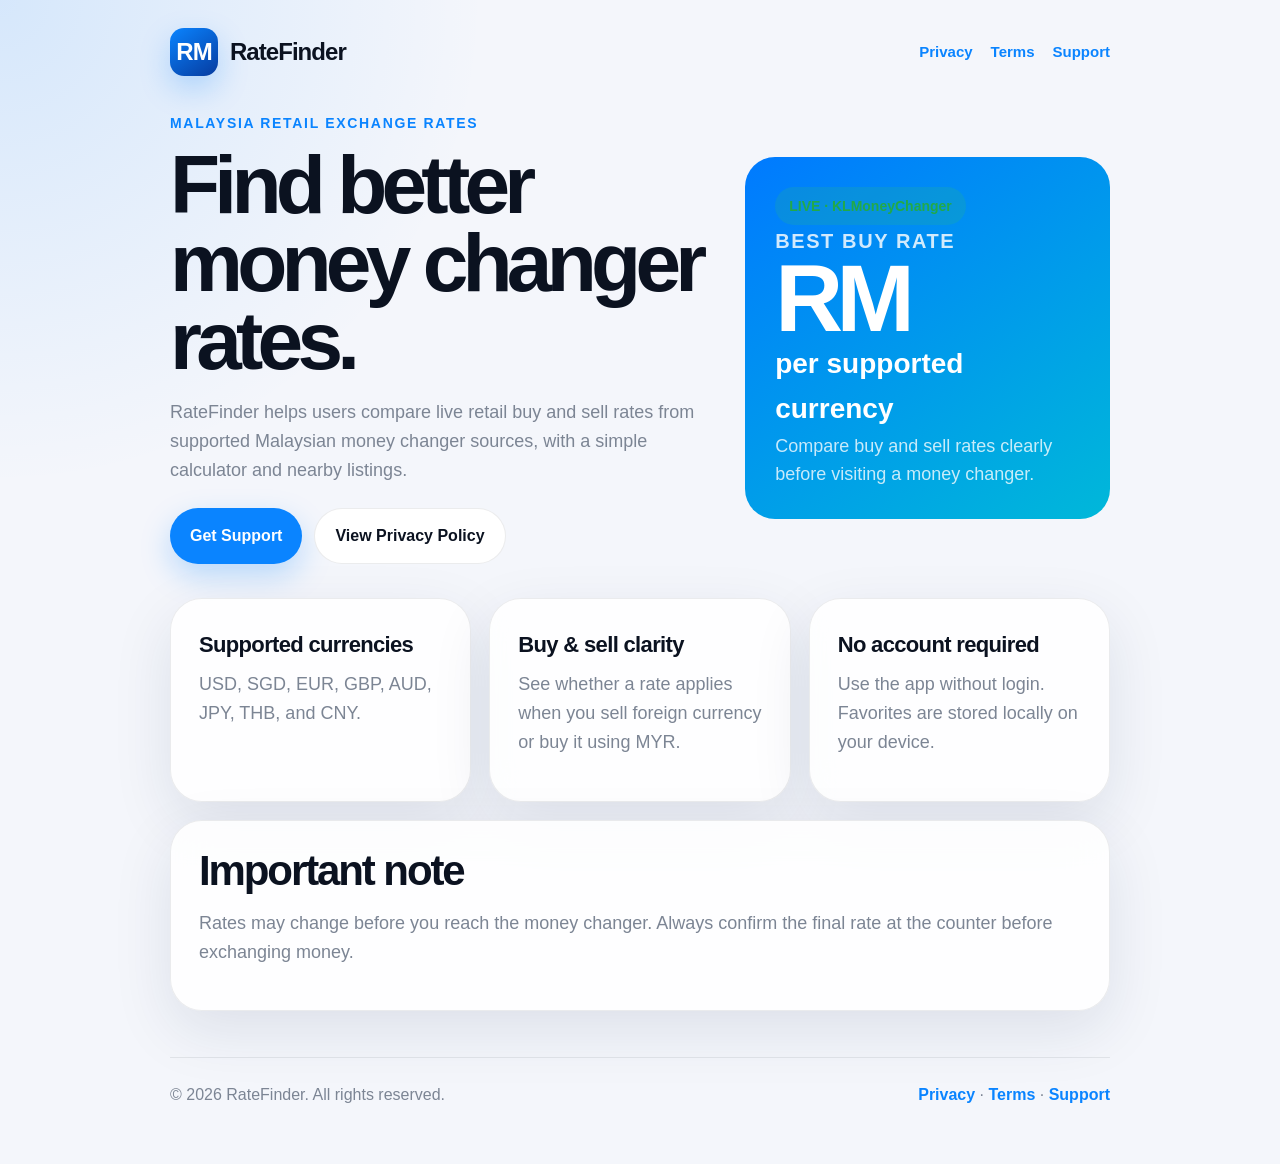
==== index.html @ 5d5a2359 "Add files via upload" ====
<!doctype html>
<html lang="en">
<head>
  <meta charset="utf-8">
  <meta name="viewport" content="width=device-width, initial-scale=1">
  <title>RateFinder — Malaysia Money Changer Rates</title>
  <meta name="description" content="RateFinder helps users compare Malaysian money changer retail exchange rates.">
  <link rel="stylesheet" href="styles.css">
</head>
<body>
  <main class="container">
    <nav class="nav">
      <div class="brand"><div class="logo">RM</div><span>RateFinder</span></div>
      <div class="nav-links">
        <a href="privacy.html">Privacy</a>
        <a href="terms.html">Terms</a>
        <a href="support.html">Support</a>
      </div>
    </nav>
    <section class="hero">
      <div>
        <div class="kicker">Malaysia retail exchange rates</div>
        <h1>Find better money changer rates.</h1>
        <p>RateFinder helps users compare live retail buy and sell rates from supported Malaysian money changer sources, with a simple calculator and nearby listings.</p>
        <div class="cta-row">
          <a class="button" href="support.html">Get Support</a>
          <a class="button secondary" href="privacy.html">View Privacy Policy</a>
        </div>
      </div>
      <div class="rate-display">
        <span class="badge">LIVE · KLMoneyChanger</span>
        <div>
          <div style="font-size:20px;font-weight:800;opacity:.82;letter-spacing:.08em;">BEST BUY RATE</div>
          <div class="rate">RM</div>
          <div style="font-size:28px;font-weight:900;">per supported currency</div>
        </div>
        <p style="color:rgba(255,255,255,.78);margin:0;">Compare buy and sell rates clearly before visiting a money changer.</p>
      </div>
    </section>
    <section class="grid">
      <div class="card"><h3>Supported currencies</h3><p>USD, SGD, EUR, GBP, AUD, JPY, THB, and CNY.</p></div>
      <div class="card"><h3>Buy & sell clarity</h3><p>See whether a rate applies when you sell foreign currency or buy it using MYR.</p></div>
      <div class="card"><h3>No account required</h3><p>Use the app without login. Favorites are stored locally on your device.</p></div>
    </section>
    <section class="card" style="margin-top:18px;">
      <h2>Important note</h2>
      <p>Rates may change before you reach the money changer. Always confirm the final rate at the counter before exchanging money.</p>
    </section>
    <footer class="footer">
      <span>© 2026 RateFinder. All rights reserved.</span>
      <span><a href="privacy.html">Privacy</a> · <a href="terms.html">Terms</a> · <a href="support.html">Support</a></span>
    </footer>
  </main>
</body>
</html>
---- styles.css ----
:root {
  --bg: #f4f6fb;
  --card: #ffffff;
  --text: #0b1220;
  --muted: #7c8594;
  --blue: #0a84ff;
  --blue-dark: #063b9f;
  --green: #34c759;
  --gold: #ffcc00;
  --border: rgba(11,18,32,.08);
  --shadow: 0 20px 60px rgba(24, 39, 75, .10);
}
* { box-sizing: border-box; }
body {
  margin: 0;
  font-family: -apple-system, BlinkMacSystemFont, "SF Pro Display", "Segoe UI", sans-serif;
  background: radial-gradient(circle at top left, rgba(10,132,255,.13), transparent 28%), var(--bg);
  color: var(--text);
  line-height: 1.6;
}
a { color: var(--blue); text-decoration: none; font-weight: 700; }
.container { width: min(100%, 980px); margin: 0 auto; padding: 28px 20px 56px; }
.nav {
  display: flex; align-items: center; justify-content: space-between; gap: 16px; margin-bottom: 36px;
}
.brand { display: flex; align-items: center; gap: 12px; font-weight: 900; font-size: 24px; letter-spacing: -.04em; }
.logo {
  width: 48px; height: 48px; border-radius: 14px;
  background: linear-gradient(145deg, var(--blue), var(--blue-dark));
  color: #fff; display: grid; place-items: center; font-weight: 900;
  box-shadow: 0 12px 30px rgba(10,132,255,.25);
}
.nav-links { display: flex; gap: 18px; flex-wrap: wrap; justify-content: flex-end; font-size: 15px; }
.hero { display: grid; grid-template-columns: 1.2fr .8fr; gap: 28px; align-items: center; margin: 28px 0 34px; }
h1 { font-size: clamp(44px, 8vw, 82px); line-height: .95; letter-spacing: -.07em; margin: 0 0 18px; }
h2 { font-size: clamp(28px, 4vw, 42px); line-height: 1.05; letter-spacing: -.05em; margin: 0 0 16px; }
h3 { margin: 0 0 8px; font-size: 22px; letter-spacing: -.03em; }
p { margin: 0 0 16px; color: var(--muted); font-size: 18px; }
.hero-card, .card {
  background: rgba(255,255,255,.86); backdrop-filter: blur(18px); border: 1px solid var(--border);
  border-radius: 32px; padding: 28px; box-shadow: var(--shadow);
}
.rate-display {
  background: linear-gradient(145deg, #007aff, #00b8d9); color: #fff; border-radius: 30px; padding: 30px;
  min-height: 320px; display: flex; flex-direction: column; justify-content: space-between; overflow: hidden;
}
.badge { display: inline-flex; align-items: center; gap: 8px; width: fit-content; padding: 8px 14px; border-radius: 999px; background: rgba(52,199,89,.16); color: #22a948; font-weight: 800; font-size: 14px; }
.rate { font-size: clamp(56px, 9vw, 94px); line-height: .9; font-weight: 900; letter-spacing: -.07em; }
.cta-row { display: flex; gap: 12px; flex-wrap: wrap; margin-top: 24px; }
.button { display: inline-flex; align-items: center; justify-content: center; padding: 14px 20px; border-radius: 999px; background: var(--blue); color: #fff; font-weight: 800; box-shadow: 0 12px 30px rgba(10,132,255,.25); }
.button.secondary { background: #fff; color: var(--text); border: 1px solid var(--border); box-shadow: none; }
.grid { display: grid; grid-template-columns: repeat(3, 1fr); gap: 18px; margin-top: 22px; }
.card ul { margin: 12px 0 0; padding-left: 20px; color: var(--muted); font-size: 17px; }
.notice { padding: 18px 20px; border-radius: 22px; background: #fff7db; color: #7a5a00; border: 1px solid rgba(255,204,0,.25); margin: 18px 0; }
.footer { margin-top: 46px; padding-top: 24px; border-top: 1px solid var(--border); color: var(--muted); display: flex; justify-content: space-between; gap: 14px; flex-wrap: wrap; }
.page { max-width: 820px; }
.page h1 { font-size: clamp(40px, 7vw, 68px); }
.page h2 { margin-top: 34px; }
.page li { color: var(--muted); margin-bottom: 8px; font-size: 17px; }
.kicker { color: var(--blue); font-weight: 900; text-transform: uppercase; letter-spacing: .12em; font-size: 14px; margin-bottom: 12px; }
@media (max-width: 760px) {
  .hero { grid-template-columns: 1fr; }
  .grid { grid-template-columns: 1fr; }
  .nav { align-items: flex-start; flex-direction: column; }
  .nav-links { justify-content: flex-start; }
}
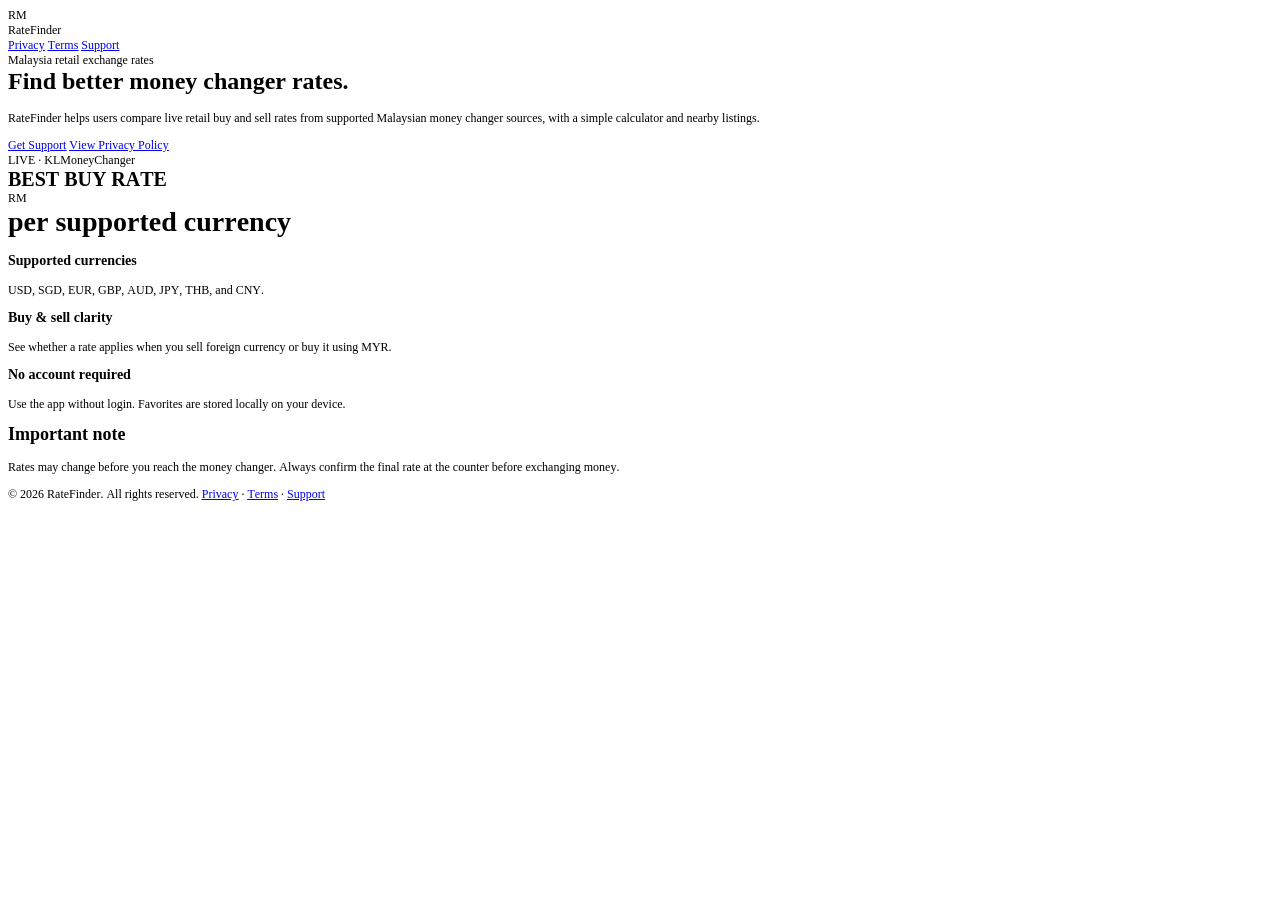
==== commit b1daf7a4: "Add files via upload" ====
--- a/index.html
+++ b/index.html
@@ -1,55 +1,47 @@
-<!doctype html>
-<html lang="en">
+<!DOCTYPE html PUBLIC "-//W3C//DTD HTML 4.01//EN" "http://www.w3.org/TR/html4/strict.dtd">
+<html>
 <head>
-  <meta charset="utf-8">
-  <meta name="viewport" content="width=device-width, initial-scale=1">
-  <title>RateFinder — Malaysia Money Changer Rates</title>
-  <meta name="description" content="RateFinder helps users compare Malaysian money changer retail exchange rates.">
-  <link rel="stylesheet" href="styles.css">
+  <meta http-equiv="Content-Type" content="text/html; charset=utf-8">
+  <meta http-equiv="Content-Style-Type" content="text/css">
+  <title></title>
+  <meta name="Description" content="RateFinder helps users compare Malaysian money changer retail exchange rates.">
+  <meta name="Generator" content="Cocoa HTML Writer">
+  <meta name="CocoaVersion" content="2685.6">
+  <style type="text/css">
+    p.p1 {margin: 0.0px 0.0px 0.0px 0.0px; font: 12.0px Times; -webkit-text-stroke: #000000}
+    p.p2 {margin: 0.0px 0.0px 0.0px 0.0px; font: 12.0px Times; color: #0000e9; -webkit-text-stroke: #0000e9}
+    p.p4 {margin: 0.0px 0.0px 12.0px 0.0px; font: 12.0px Times; -webkit-text-stroke: #000000}
+    p.p5 {margin: 0.0px 0.0px 0.0px 0.0px; font: 20.0px Times; -webkit-text-stroke: #000000}
+    p.p6 {margin: 0.0px 0.0px 0.0px 0.0px; font: 28.0px Times; -webkit-text-stroke: #000000}
+    p.p7 {margin: 0.0px 0.0px 0.0px 0.0px; font: 12.0px Times; color: #ffffff; color: rgba(255, 255, 255, 0.78); -webkit-text-stroke: rgba(255, 255, 255, 0.78)}
+    span.s1 {font-kerning: none}
+    span.s2 {text-decoration: underline ; font-kerning: none}
+    span.s3 {font-kerning: none; color: #000000; -webkit-text-stroke: 0px #000000}
+    span.s4 {text-decoration: underline ; font-kerning: none; -webkit-text-stroke: 0px #0000e9}
+    span.s5 {text-decoration: underline ; font-kerning: none; color: #0000e9; -webkit-text-stroke: 0px #0000e9}
+  </style>
 </head>
 <body>
-  <main class="container">
-    <nav class="nav">
-      <div class="brand"><div class="logo">RM</div><span>RateFinder</span></div>
-      <div class="nav-links">
-        <a href="privacy.html">Privacy</a>
-        <a href="terms.html">Terms</a>
-        <a href="support.html">Support</a>
-      </div>
-    </nav>
-    <section class="hero">
-      <div>
-        <div class="kicker">Malaysia retail exchange rates</div>
-        <h1>Find better money changer rates.</h1>
-        <p>RateFinder helps users compare live retail buy and sell rates from supported Malaysian money changer sources, with a simple calculator and nearby listings.</p>
-        <div class="cta-row">
-          <a class="button" href="support.html">Get Support</a>
-          <a class="button secondary" href="privacy.html">View Privacy Policy</a>
-        </div>
-      </div>
-      <div class="rate-display">
-        <span class="badge">LIVE · KLMoneyChanger</span>
-        <div>
-          <div style="font-size:20px;font-weight:800;opacity:.82;letter-spacing:.08em;">BEST BUY RATE</div>
-          <div class="rate">RM</div>
-          <div style="font-size:28px;font-weight:900;">per supported currency</div>
-        </div>
-        <p style="color:rgba(255,255,255,.78);margin:0;">Compare buy and sell rates clearly before visiting a money changer.</p>
-      </div>
-    </section>
-    <section class="grid">
-      <div class="card"><h3>Supported currencies</h3><p>USD, SGD, EUR, GBP, AUD, JPY, THB, and CNY.</p></div>
-      <div class="card"><h3>Buy & sell clarity</h3><p>See whether a rate applies when you sell foreign currency or buy it using MYR.</p></div>
-      <div class="card"><h3>No account required</h3><p>Use the app without login. Favorites are stored locally on your device.</p></div>
-    </section>
-    <section class="card" style="margin-top:18px;">
-      <h2>Important note</h2>
-      <p>Rates may change before you reach the money changer. Always confirm the final rate at the counter before exchanging money.</p>
-    </section>
-    <footer class="footer">
-      <span>© 2026 RateFinder. All rights reserved.</span>
-      <span><a href="privacy.html">Privacy</a> · <a href="terms.html">Terms</a> · <a href="support.html">Support</a></span>
-    </footer>
-  </main>
+<p class="p1"><span class="s1">RM</span></p>
+<p class="p1"><span class="s1">RateFinder</span></p>
+<p class="p2"><span class="s2"><a href="file:///Users/niewyeeyaw/Downloads/ratefinder-site/privacy.html">Privacy</a></span><span class="s3"> <a href="file:///Users/niewyeeyaw/Downloads/ratefinder-site/terms.html"><span class="s4">Terms</span></a> <a href="file:///Users/niewyeeyaw/Downloads/ratefinder-site/support.html"><span class="s4">Support</span></a></span></p>
+<p class="p1"><span class="s1">Malaysia retail exchange rates</span></p>
+<h1 style="margin: 0.0px 0.0px 16.1px 0.0px; font: 24.0px Times; -webkit-text-stroke: #000000"><span class="s1"><b>Find better money changer rates.</b></span></h1>
+<p class="p4"><span class="s1">RateFinder helps users compare live retail buy and sell rates from supported Malaysian money changer sources, with a simple calculator and nearby listings.</span></p>
+<p class="p2"><span class="s2"><a href="file:///Users/niewyeeyaw/Downloads/ratefinder-site/support.html">Get Support</a></span><span class="s3"> <a href="file:///Users/niewyeeyaw/Downloads/ratefinder-site/privacy.html"><span class="s4">View Privacy Policy</span></a></span></p>
+<p class="p1"><span class="s1">LIVE · KLMoneyChanger</span></p>
+<p class="p5"><span class="s1"><b>BEST BUY RATE</b></span></p>
+<p class="p1"><span class="s1">RM</span></p>
+<p class="p6"><span class="s1"><b>per supported currency</b></span></p>
+<p class="p7"><span class="s1">Compare buy and sell rates clearly before visiting a money changer.</span></p>
+<h3 style="margin: 0.0px 0.0px 14.0px 0.0px; font: 14.0px Times; -webkit-text-stroke: #000000"><span class="s1"><b>Supported currencies</b></span></h3>
+<p class="p4"><span class="s1">USD, SGD, EUR, GBP, AUD, JPY, THB, and CNY.</span></p>
+<h3 style="margin: 0.0px 0.0px 14.0px 0.0px; font: 14.0px Times; -webkit-text-stroke: #000000"><span class="s1"><b>Buy &amp; sell clarity</b></span></h3>
+<p class="p4"><span class="s1">See whether a rate applies when you sell foreign currency or buy it using MYR.</span></p>
+<h3 style="margin: 0.0px 0.0px 14.0px 0.0px; font: 14.0px Times; -webkit-text-stroke: #000000"><span class="s1"><b>No account required</b></span></h3>
+<p class="p4"><span class="s1">Use the app without login. Favorites are stored locally on your device.</span></p>
+<h2 style="margin: 0.0px 0.0px 14.9px 0.0px; font: 18.0px Times; -webkit-text-stroke: #000000"><span class="s1"><b>Important note</b></span></h2>
+<p class="p4"><span class="s1">Rates may change before you reach the money changer. Always confirm the final rate at the counter before exchanging money.</span></p>
+<p class="p1"><span class="s1">© 2026 RateFinder. All rights reserved. <a href="file:///Users/niewyeeyaw/Downloads/ratefinder-site/privacy.html"><span class="s5">Privacy</span></a> · <a href="file:///Users/niewyeeyaw/Downloads/ratefinder-site/terms.html"><span class="s5">Terms</span></a> · <a href="file:///Users/niewyeeyaw/Downloads/ratefinder-site/support.html"><span class="s5">Support</span></a></span></p>
 </body>
 </html>
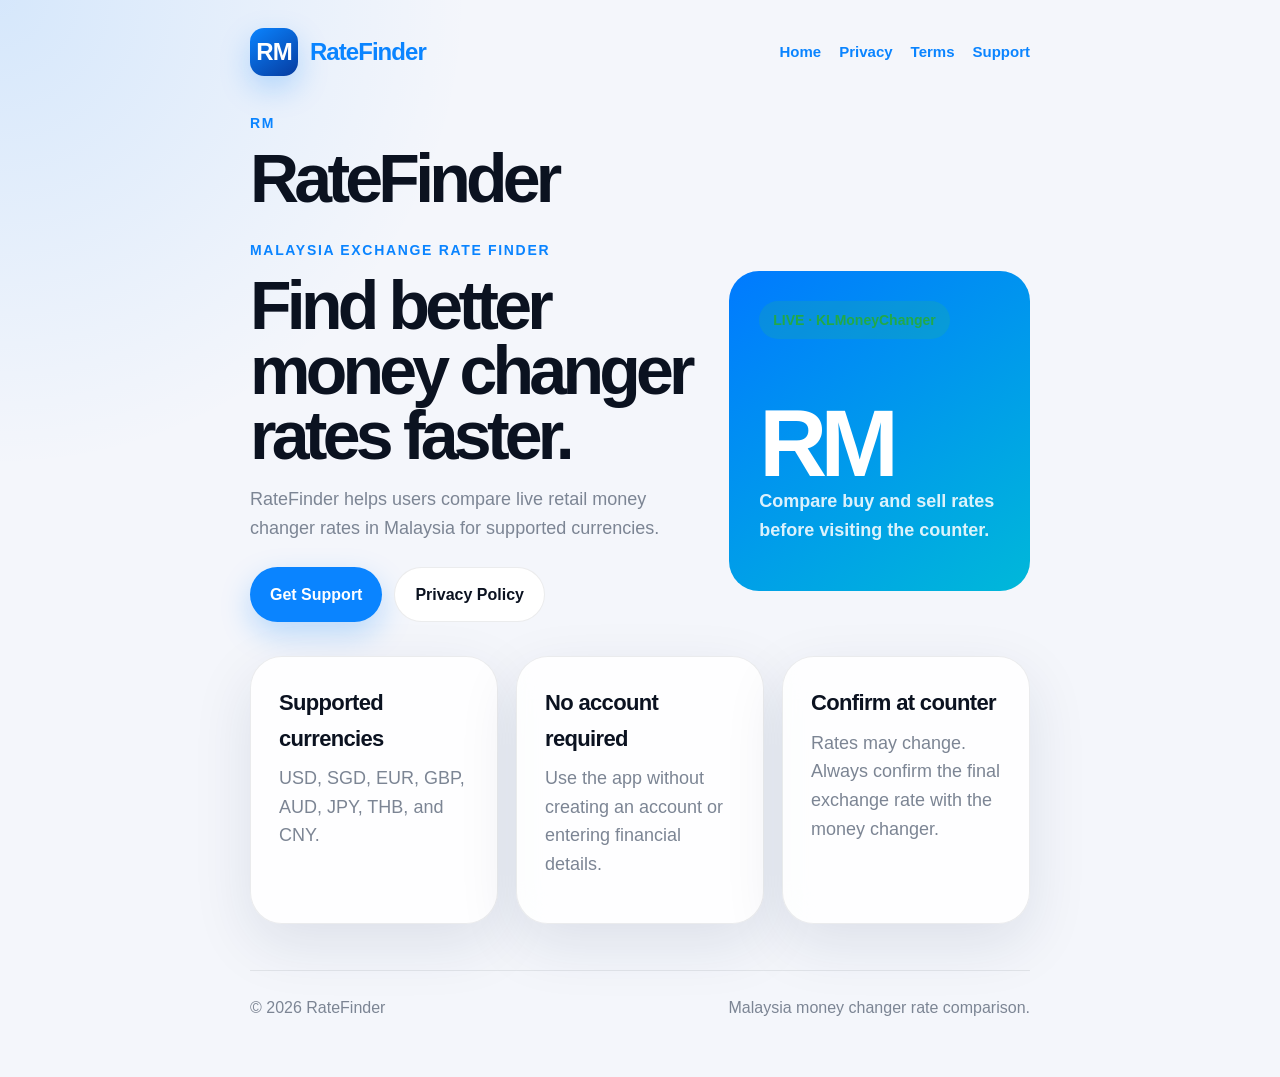
==== commit 861b9b2a: "Add files via upload" ====
--- a/index.html
+++ b/index.html
@@ -1,47 +1,72 @@
-<!DOCTYPE html PUBLIC "-//W3C//DTD HTML 4.01//EN" "http://www.w3.org/TR/html4/strict.dtd">
-<html>
+<!doctype html>
+<html lang="en">
 <head>
-  <meta http-equiv="Content-Type" content="text/html; charset=utf-8">
-  <meta http-equiv="Content-Style-Type" content="text/css">
-  <title></title>
-  <meta name="Description" content="RateFinder helps users compare Malaysian money changer retail exchange rates.">
-  <meta name="Generator" content="Cocoa HTML Writer">
-  <meta name="CocoaVersion" content="2685.6">
-  <style type="text/css">
-    p.p1 {margin: 0.0px 0.0px 0.0px 0.0px; font: 12.0px Times; -webkit-text-stroke: #000000}
-    p.p2 {margin: 0.0px 0.0px 0.0px 0.0px; font: 12.0px Times; color: #0000e9; -webkit-text-stroke: #0000e9}
-    p.p4 {margin: 0.0px 0.0px 12.0px 0.0px; font: 12.0px Times; -webkit-text-stroke: #000000}
-    p.p5 {margin: 0.0px 0.0px 0.0px 0.0px; font: 20.0px Times; -webkit-text-stroke: #000000}
-    p.p6 {margin: 0.0px 0.0px 0.0px 0.0px; font: 28.0px Times; -webkit-text-stroke: #000000}
-    p.p7 {margin: 0.0px 0.0px 0.0px 0.0px; font: 12.0px Times; color: #ffffff; color: rgba(255, 255, 255, 0.78); -webkit-text-stroke: rgba(255, 255, 255, 0.78)}
-    span.s1 {font-kerning: none}
-    span.s2 {text-decoration: underline ; font-kerning: none}
-    span.s3 {font-kerning: none; color: #000000; -webkit-text-stroke: 0px #000000}
-    span.s4 {text-decoration: underline ; font-kerning: none; -webkit-text-stroke: 0px #0000e9}
-    span.s5 {text-decoration: underline ; font-kerning: none; color: #0000e9; -webkit-text-stroke: 0px #0000e9}
-  </style>
+  <meta charset="utf-8">
+  <meta name="viewport" content="width=device-width, initial-scale=1">
+  <title>RateFinder | RateFinder</title>
+  <meta name="description" content="RateFinder Malaysia money changer exchange rate comparison app.">
+  <link rel="stylesheet" href="styles.css">
 </head>
 <body>
-<p class="p1"><span class="s1">RM</span></p>
-<p class="p1"><span class="s1">RateFinder</span></p>
-<p class="p2"><span class="s2"><a href="file:///Users/niewyeeyaw/Downloads/ratefinder-site/privacy.html">Privacy</a></span><span class="s3"> <a href="file:///Users/niewyeeyaw/Downloads/ratefinder-site/terms.html"><span class="s4">Terms</span></a> <a href="file:///Users/niewyeeyaw/Downloads/ratefinder-site/support.html"><span class="s4">Support</span></a></span></p>
-<p class="p1"><span class="s1">Malaysia retail exchange rates</span></p>
-<h1 style="margin: 0.0px 0.0px 16.1px 0.0px; font: 24.0px Times; -webkit-text-stroke: #000000"><span class="s1"><b>Find better money changer rates.</b></span></h1>
-<p class="p4"><span class="s1">RateFinder helps users compare live retail buy and sell rates from supported Malaysian money changer sources, with a simple calculator and nearby listings.</span></p>
-<p class="p2"><span class="s2"><a href="file:///Users/niewyeeyaw/Downloads/ratefinder-site/support.html">Get Support</a></span><span class="s3"> <a href="file:///Users/niewyeeyaw/Downloads/ratefinder-site/privacy.html"><span class="s4">View Privacy Policy</span></a></span></p>
-<p class="p1"><span class="s1">LIVE · KLMoneyChanger</span></p>
-<p class="p5"><span class="s1"><b>BEST BUY RATE</b></span></p>
-<p class="p1"><span class="s1">RM</span></p>
-<p class="p6"><span class="s1"><b>per supported currency</b></span></p>
-<p class="p7"><span class="s1">Compare buy and sell rates clearly before visiting a money changer.</span></p>
-<h3 style="margin: 0.0px 0.0px 14.0px 0.0px; font: 14.0px Times; -webkit-text-stroke: #000000"><span class="s1"><b>Supported currencies</b></span></h3>
-<p class="p4"><span class="s1">USD, SGD, EUR, GBP, AUD, JPY, THB, and CNY.</span></p>
-<h3 style="margin: 0.0px 0.0px 14.0px 0.0px; font: 14.0px Times; -webkit-text-stroke: #000000"><span class="s1"><b>Buy &amp; sell clarity</b></span></h3>
-<p class="p4"><span class="s1">See whether a rate applies when you sell foreign currency or buy it using MYR.</span></p>
-<h3 style="margin: 0.0px 0.0px 14.0px 0.0px; font: 14.0px Times; -webkit-text-stroke: #000000"><span class="s1"><b>No account required</b></span></h3>
-<p class="p4"><span class="s1">Use the app without login. Favorites are stored locally on your device.</span></p>
-<h2 style="margin: 0.0px 0.0px 14.9px 0.0px; font: 18.0px Times; -webkit-text-stroke: #000000"><span class="s1"><b>Important note</b></span></h2>
-<p class="p4"><span class="s1">Rates may change before you reach the money changer. Always confirm the final rate at the counter before exchanging money.</span></p>
-<p class="p1"><span class="s1">© 2026 RateFinder. All rights reserved. <a href="file:///Users/niewyeeyaw/Downloads/ratefinder-site/privacy.html"><span class="s5">Privacy</span></a> · <a href="file:///Users/niewyeeyaw/Downloads/ratefinder-site/terms.html"><span class="s5">Terms</span></a> · <a href="file:///Users/niewyeeyaw/Downloads/ratefinder-site/support.html"><span class="s5">Support</span></a></span></p>
+  <main class="container page">
+    <nav class="nav">
+      <a class="brand" href="index.html" aria-label="RateFinder Home">
+        <span class="logo">RM</span>
+        <span>RateFinder</span>
+      </a>
+      <div class="nav-links">
+        <a href="index.html">Home</a>
+        <a href="privacy.html">Privacy</a>
+        <a href="terms.html">Terms</a>
+        <a href="support.html">Support</a>
+      </div>
+    </nav>
+
+    <section class="page-header">
+      <div class="kicker">RM</div>
+      <h1>RateFinder</h1>
+    </section>
+
+    
+<section class="hero">
+  <div>
+    <div class="kicker">Malaysia exchange rate finder</div>
+    <h1>Find better money changer rates faster.</h1>
+    <p>RateFinder helps users compare live retail money changer rates in Malaysia for supported currencies.</p>
+    <div class="cta-row">
+      <a class="button" href="support.html">Get Support</a>
+      <a class="button secondary" href="privacy.html">Privacy Policy</a>
+    </div>
+  </div>
+  <div class="rate-display">
+    <span class="badge">LIVE · KLMoneyChanger</span>
+    <div>
+      <div class="rate">RM</div>
+      <p style="color:rgba(255,255,255,.86);font-weight:800">Compare buy and sell rates before visiting the counter.</p>
+    </div>
+  </div>
+</section>
+
+<section class="grid">
+  <div class="card">
+    <h3>Supported currencies</h3>
+    <p>USD, SGD, EUR, GBP, AUD, JPY, THB, and CNY.</p>
+  </div>
+  <div class="card">
+    <h3>No account required</h3>
+    <p>Use the app without creating an account or entering financial details.</p>
+  </div>
+  <div class="card">
+    <h3>Confirm at counter</h3>
+    <p>Rates may change. Always confirm the final exchange rate with the money changer.</p>
+  </div>
+</section>
+
+
+    <footer class="footer">
+      <span>© 2026 RateFinder</span>
+      <span>Malaysia money changer rate comparison.</span>
+    </footer>
+  </main>
 </body>
 </html>
--- a/styles.css
+++ b/styles.css
@@ -0,0 +1,82 @@
+:root {
+  --bg: #f4f6fb;
+  --card: #ffffff;
+  --text: #0b1220;
+  --muted: #7c8594;
+  --blue: #0a84ff;
+  --blue-dark: #063b9f;
+  --green: #34c759;
+  --gold: #ffcc00;
+  --border: rgba(11,18,32,.08);
+  --shadow: 0 20px 60px rgba(24, 39, 75, .10);
+}
+* { box-sizing: border-box; }
+body {
+  margin: 0;
+  font-family: -apple-system, BlinkMacSystemFont, "SF Pro Display", "Segoe UI", sans-serif;
+  background: radial-gradient(circle at top left, rgba(10,132,255,.13), transparent 28%), var(--bg);
+  color: var(--text);
+  line-height: 1.6;
+}
+a { color: var(--blue); text-decoration: none; font-weight: 700; }
+.container { width: min(100%, 980px); margin: 0 auto; padding: 28px 20px 56px; }
+.nav {
+  display: flex; align-items: center; justify-content: space-between; gap: 16px; margin-bottom: 36px;
+}
+.brand { display: flex; align-items: center; gap: 12px; font-weight: 900; font-size: 24px; letter-spacing: -.04em; }
+.logo {
+  width: 48px; height: 48px; border-radius: 14px;
+  background: linear-gradient(145deg, var(--blue), var(--blue-dark));
+  color: #fff; display: grid; place-items: center; font-weight: 900;
+  box-shadow: 0 12px 30px rgba(10,132,255,.25);
+}
+.nav-links { display: flex; gap: 18px; flex-wrap: wrap; justify-content: flex-end; font-size: 15px; }
+.hero { display: grid; grid-template-columns: 1.2fr .8fr; gap: 28px; align-items: center; margin: 28px 0 34px; }
+h1 { font-size: clamp(44px, 8vw, 82px); line-height: .95; letter-spacing: -.07em; margin: 0 0 18px; }
+h2 { font-size: clamp(28px, 4vw, 42px); line-height: 1.05; letter-spacing: -.05em; margin: 0 0 16px; }
+h3 { margin: 0 0 8px; font-size: 22px; letter-spacing: -.03em; }
+p { margin: 0 0 16px; color: var(--muted); font-size: 18px; }
+.hero-card, .card {
+  background: rgba(255,255,255,.86); backdrop-filter: blur(18px); border: 1px solid var(--border);
+  border-radius: 32px; padding: 28px; box-shadow: var(--shadow);
+}
+.rate-display {
+  background: linear-gradient(145deg, #007aff, #00b8d9); color: #fff; border-radius: 30px; padding: 30px;
+  min-height: 320px; display: flex; flex-direction: column; justify-content: space-between; overflow: hidden;
+}
+.badge { display: inline-flex; align-items: center; gap: 8px; width: fit-content; padding: 8px 14px; border-radius: 999px; background: rgba(52,199,89,.16); color: #22a948; font-weight: 800; font-size: 14px; }
+.rate { font-size: clamp(56px, 9vw, 94px); line-height: .9; font-weight: 900; letter-spacing: -.07em; }
+.cta-row { display: flex; gap: 12px; flex-wrap: wrap; margin-top: 24px; }
+.button { display: inline-flex; align-items: center; justify-content: center; padding: 14px 20px; border-radius: 999px; background: var(--blue); color: #fff; font-weight: 800; box-shadow: 0 12px 30px rgba(10,132,255,.25); }
+.button.secondary { background: #fff; color: var(--text); border: 1px solid var(--border); box-shadow: none; }
+.grid { display: grid; grid-template-columns: repeat(3, 1fr); gap: 18px; margin-top: 22px; }
+.card ul { margin: 12px 0 0; padding-left: 20px; color: var(--muted); font-size: 17px; }
+.notice { padding: 18px 20px; border-radius: 22px; background: #fff7db; color: #7a5a00; border: 1px solid rgba(255,204,0,.25); margin: 18px 0; }
+.footer { margin-top: 46px; padding-top: 24px; border-top: 1px solid var(--border); color: var(--muted); display: flex; justify-content: space-between; gap: 14px; flex-wrap: wrap; }
+.page { max-width: 820px; }
+.page h1 { font-size: clamp(40px, 7vw, 68px); }
+.page h2 { margin-top: 34px; }
+.page li { color: var(--muted); margin-bottom: 8px; font-size: 17px; }
+.kicker { color: var(--blue); font-weight: 900; text-transform: uppercase; letter-spacing: .12em; font-size: 14px; margin-bottom: 12px; }
+@media (max-width: 760px) {
+  .hero { grid-template-columns: 1fr; }
+  .grid { grid-template-columns: 1fr; }
+  .nav { align-items: flex-start; flex-direction: column; }
+  .nav-links { justify-content: flex-start; }
+}
+
+/* Polished legal/support page layout */
+.page-header {
+  margin: 22px 0 28px;
+}
+.meta {
+  color: var(--muted);
+  font-weight: 700;
+  margin-bottom: 24px;
+}
+.simple-list {
+  padding-left: 22px;
+}
+.simple-list li {
+  margin-bottom: 10px;
+}
